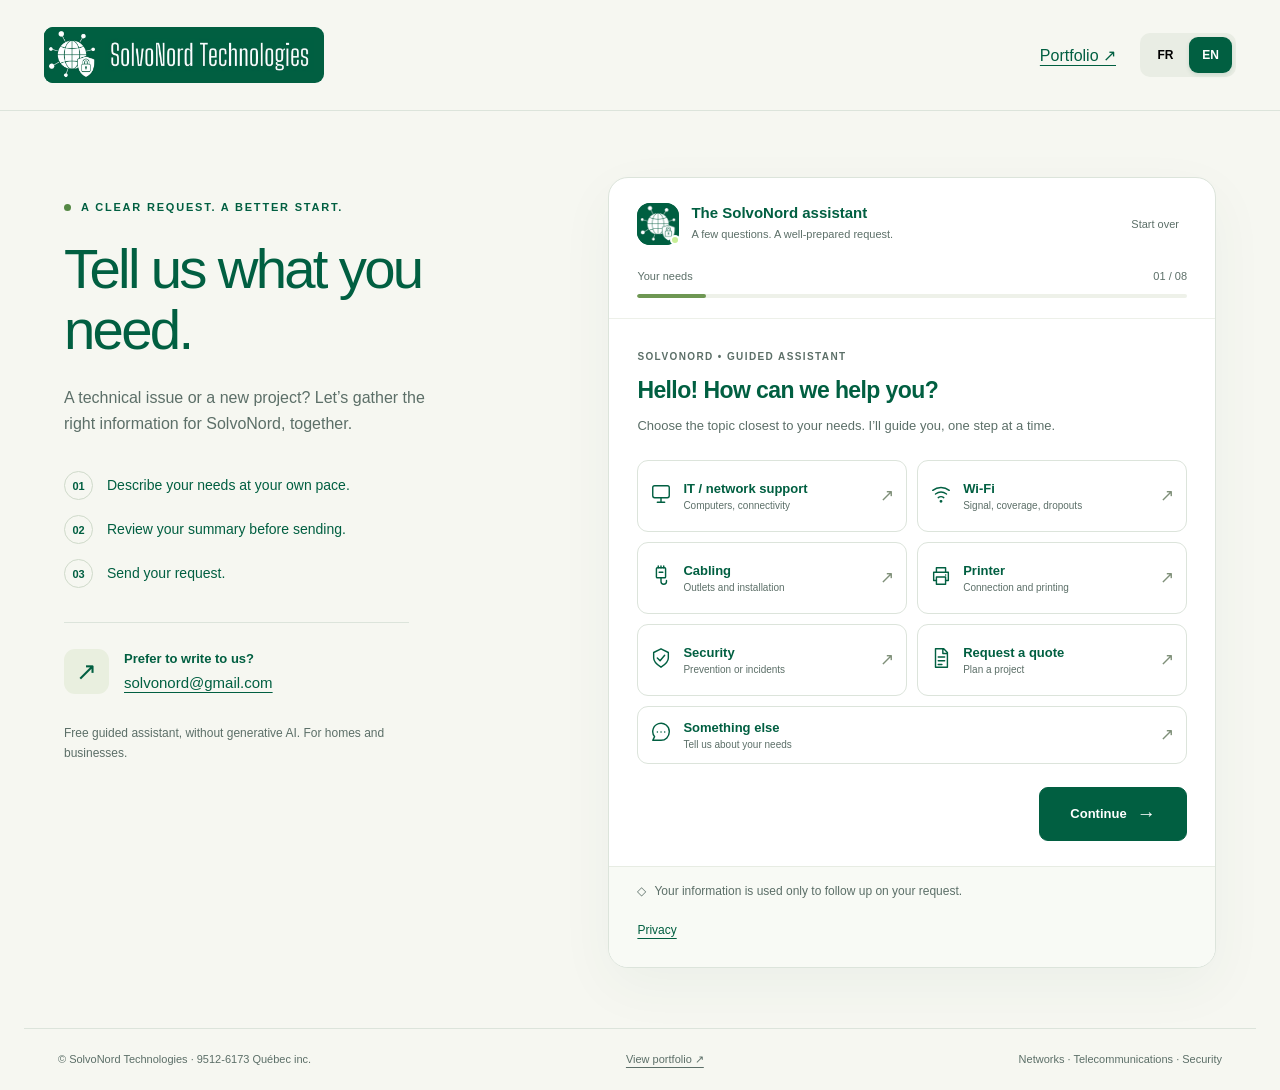
==== assistant/index.html @ af9b2eb6 "Align the website palette with SolvoNord brand green 015F41" ====
<!doctype html>
<html lang="fr">
<head>
  <meta charset="utf-8">
  <meta name="viewport" content="width=device-width,initial-scale=1">
  <meta name="referrer" content="no-referrer">
  <meta name="robots" content="noindex,nofollow">
  <meta name="description" content="Préparez votre demande de service TI avec l’assistant guidé bilingue de SolvoNord Technologies.">
  <meta http-equiv="Content-Security-Policy" content="default-src 'self'; script-src 'self'; style-src 'self'; img-src 'self' blob: data:; connect-src https://formspree.io https://formsubmit.co; object-src 'none'; base-uri 'self'; form-action 'self' https://formspree.io https://formsubmit.co">
  <title>Votre demande, simplement. — SolvoNord Technologies</title>
  <link rel="icon" href="./mark.svg?v=20261013-approved" type="image/svg+xml">
  <link rel="stylesheet" href="./styles.css?v=20261013-green">
  <script src="./config.js?v=20261011-7" defer></script>
  <script src="./content.js?v=20261012-2" defer></script>
  <script src="./app.js?v=20261012-4" defer></script>
</head>
<body>
  <a class="skip" href="#question">Aller à l’assistant / Skip to assistant</a>
  <header class="topbar">
    <a class="brand" href="./" aria-label="SolvoNord Technologies"><img class="brand-artwork" src="./solvonord-logo-horizontal.svg?v=20261013-green" alt="" width="600" height="120"></a>
    <div class="top-actions"><a href="../#accueil">Portfolio ↗</a><nav aria-label="Langue / Language"><button type="button" class="lang" data-lang="fr" lang="fr" aria-label="Français">FR</button><button type="button" class="lang" data-lang="en" lang="en" aria-label="English">EN</button></nav></div>
  </header>
  <main class="layout">
    <aside class="intro">
      <span class="eyebrow" data-t="eyebrow"></span>
      <h1 data-t="headline"></h1>
      <p class="lead" data-t="lead"></p>
      <div class="process"><div><span>01</span><p data-t="p1"></p></div><div><span>02</span><p data-t="p2"></p></div><div><span>03</span><p data-t="p3"></p></div></div>
      <div class="contact-card"><span class="mail-symbol" aria-hidden="true">↗</span><div><strong data-t="preferEmail"></strong><a href="mailto:solvonord@gmail.com">solvonord@gmail.com</a></div></div>
      <p class="intro-foot" data-t="guided"></p>
    </aside>
    <section class="assistant" aria-labelledby="assistant-title">
      <div class="assistant-head"><div class="avatar" aria-hidden="true"><img src="./mark.svg?v=20261013-approved" alt="" width="42" height="42"><span></span></div><div><h2 id="assistant-title" data-t="assistantTitle"></h2><p data-t="assistantSub"></p></div><button type="button" id="reset" class="text-button" data-t="reset"></button></div>
      <div class="progress-area"><div class="progress-text"><span id="step-label"></span><span id="step-count"></span></div><progress id="progress" max="8" value="1"></progress></div>
      <div class="conversation">
        <div id="history"></div>
        <div class="bot-message"><span class="bot-label" data-t="botLabel"></span><h3 id="question" tabindex="-1"></h3><p id="hint"></p></div>
        <p id="status" role="status" class="status" hidden></p>
        <div id="submission-success" class="submission-success" role="region" aria-labelledby="question" hidden></div>
        <form id="intake" novalidate>
          <div class="honey" aria-hidden="true"><label for="website">Website</label><input id="website" name="_gotcha" type="text" autocomplete="off" tabindex="-1"></div>
          <div id="fields"></div>
          <p id="error" role="alert" class="error" hidden></p>
          <div id="navigation" class="navigation"><button id="back" type="button" class="secondary" data-t="back"></button><button id="next" type="submit" class="primary" data-t="next"></button></div>
        </form>
      </div>
      <div class="assistant-foot"><p class="assistant-foot-note"><span aria-hidden="true">◇</span><span data-t="safety"></span></p><div class="assistant-foot-links"><button type="button" id="privacy-button" data-t="privacy"></button></div></div>
    </section>
  </main>
  <footer class="page-footer"><span>© SolvoNord Technologies · 9512-6173 Québec inc.</span><a href="../#accueil" data-t="portfolio"></a><span data-t="footer"></span></footer>
  <dialog id="privacy-dialog" aria-labelledby="privacy-title"><div class="dialog-inner"><h2 id="privacy-title" data-t="privacyTitle"></h2><p data-t="privacyBody"></p><p data-t="privacyPhotos"></p><p data-t="privacyService"></p><p><span data-t="privacyContactIntro"></span> <a href="mailto:solvonord@gmail.com" data-t="privacyContactLink"></a>.</p><form method="dialog"><button class="primary" data-t="close"></button></form></div></dialog>
  <dialog id="reset-dialog" aria-labelledby="reset-title"><div class="dialog-inner"><h2 id="reset-title" data-t="resetTitle"></h2><p data-t="resetBody"></p><div class="navigation"><button id="cancel-reset" class="secondary" data-t="cancel"></button><button id="confirm-reset" class="primary" data-t="erase"></button></div></div></dialog>
  <noscript>JavaScript est nécessaire pour l’assistant. / This assistant requires JavaScript. <a href="mailto:solvonord@gmail.com">Écrivez-nous / Email us</a>.</noscript>
</body>
</html>
---- assistant/styles.css ----
@charset "UTF-8";
:root{color-scheme:light;--brand:#015f41;--brand-hover:#014b33;--ink:var(--brand);--muted:#5c6f68;--accent:#c8ef96;--paper:#f6f7f1;--line:#dce4db;--danger:#a32222;font-family:Inter,"Segoe UI",Arial,sans-serif;color:var(--ink);background:var(--paper);font-synthesis:none}
*{box-sizing:border-box}body{margin:0}button,input,textarea,select{font:inherit}button,a,input,textarea,select{-webkit-tap-highlight-color:transparent}button{cursor:pointer}button:disabled{cursor:not-allowed;opacity:.62}a{color:inherit;text-underline-offset:4px}button:focus-visible,a:focus-visible,input:focus-visible,textarea:focus-visible,select:focus-visible,summary:focus-visible{outline:3px solid #427933;outline-offset:4px}button{touch-action:manipulation}button,input,select{min-height:44px}button{border-radius:9px}p{line-height:1.65}.skip{position:fixed;top:-100px;left:12px;background:white;padding:14px;z-index:99}.skip:focus{top:10px}.topbar{max-width:1320px;margin:auto;padding:27px 44px;display:flex;align-items:center;justify-content:space-between;border-bottom:1px solid var(--line)}.brand{display:flex;gap:10px;text-decoration:none;font-size:24px;font-weight:750;line-height:1}.brand-light{font-weight:450}.brand small{display:block;font-size:9px;letter-spacing:3.3px;margin-top:7px;font-weight:600}.top-actions{display:flex;align-items:center;gap:24px}.demo-label{font-size:11px;letter-spacing:1.2px;text-transform:uppercase;color:var(--muted)}nav{display:flex;gap:2px;padding:4px;background:#e9ede4;border-radius:10px}.lang{background:none;border:0;min-width:43px;min-height:36px;font-size:12px;font-weight:700}.lang[aria-pressed=true]{background:var(--ink);color:white;box-shadow:0 2px 4px #015f4122}.layout{max-width:1220px;display:grid;grid-template-columns:.86fr 1.14fr;gap:86px;margin:66px auto 60px;padding:0 34px;align-items:start}.intro{padding-top:24px;position:sticky;top:36px}.eyebrow{display:flex;align-items:center;gap:10px;font-size:11px;font-weight:750;letter-spacing:1.8px;text-transform:uppercase}.eyebrow:before{content:"";width:7px;height:7px;border-radius:50%;background:#548844}h1{font-size:clamp(38px,4.4vw,60px);line-height:1.08;font-weight:540;letter-spacing:-2.7px;margin:26px 0 24px;max-width:470px}.lead{font-size:16px;color:var(--muted);max-width:370px;margin:0 0 34px}.process{margin:24px 0 34px}.process>div{display:flex;align-items:center;gap:14px;margin:15px 0}.process span{font-size:11px;font-weight:650;border:1px solid #ced9c9;width:29px;height:29px;border-radius:50%;display:grid;place-items:center}.process p{margin:0;font-size:14px}.contact-card{display:flex;gap:15px;align-items:center;border-top:1px solid var(--line);padding-top:26px;max-width:345px}.contact-card strong{display:block;font-size:13px;font-weight:600;margin-bottom:8px}.contact-card a{font-size:15px}.mail-symbol{font-size:25px;background:#e9efdf;width:45px;height:45px;display:grid;place-items:center;border-radius:11px}.intro-foot{font-size:12px;color:var(--muted);max-width:350px;margin-top:30px}.assistant{background:#fff;border:1px solid var(--line);border-radius:20px;box-shadow:0 18px 56px #015f410c;min-width:0;overflow:hidden}.assistant-head{display:flex;gap:12px;padding:24px 28px;align-items:center}.avatar{background:var(--ink);color:var(--accent);width:42px;height:42px;flex-shrink:0;border-radius:13px;display:grid;place-items:center;font-size:22px;position:relative}.avatar>span{position:absolute;width:10px;height:10px;background:var(--accent);border-radius:50%;border:2px solid white;right:-1px;bottom:0}.assistant-head h2{font-size:15px;margin:0 0 4px;font-weight:650}.assistant-head p{font-size:11px;color:var(--muted);margin:0}.text-button{background:none;border:0;padding:8px;color:var(--muted);font-size:11px;margin-left:auto;white-space:nowrap}.text-button:hover{text-decoration:underline}.progress-area{padding:0 28px 20px;border-bottom:1px solid #edf0e9}.progress-text{display:flex;justify-content:space-between;gap:15px;font-size:11px;color:var(--muted);margin-bottom:12px}progress{display:block;width:100%;height:4px;border:0;background:#eef1e9;border-radius:10px;overflow:hidden}progress::-webkit-progress-bar{background:#eef1e9}progress::-webkit-progress-value{background:#6e9753;border-radius:10px}progress::-moz-progress-bar{background:#6e9753}.conversation{padding:27px 28px 25px}.bot-label{font-size:10px;font-weight:750;letter-spacing:1.4px;text-transform:uppercase;color:var(--muted)}.bot-message h3{font-size:23px;letter-spacing:-.6px;line-height:1.28;font-weight:600;margin:12px 0 10px}.bot-message h3:focus{outline:none}.bot-message p{font-size:13px;color:var(--muted);margin:0 0 23px;white-space:pre-line}.services{display:grid;grid-template-columns:1fr 1fr;gap:10px}.service{display:flex;align-items:center;text-align:left;gap:11px;padding:13px 12px;border:1px solid var(--line);background:#fff;min-height:72px;border-radius:11px;color:var(--ink);transition:background .15s,border-color .15s}.service:hover{background:#f5f9f0;border-color:#7d9c65}.service[aria-pressed=true]{border-color:#547a37;background:#eff7e6;box-shadow:inset 0 0 0 1px #547a37}.service:last-child{grid-column:1/-1;min-height:54px}.service svg{width:22px;height:22px;flex-shrink:0;stroke:currentColor;stroke-width:1.55;fill:none;stroke-linecap:round;stroke-linejoin:round}.service strong{display:block;font-size:13px;font-weight:620}.service small{font-size:10px;color:var(--muted);display:block;margin-top:4px}.service .arrow{margin-left:auto;font-size:17px;color:#7f9079}.navigation{display:flex;gap:12px;margin-top:23px;justify-content:space-between}.primary,.secondary{padding:13px 19px;font-size:13px;font-weight:650;border:1px solid var(--ink);display:inline-flex;align-items:center;justify-content:center;text-decoration:none;gap:10px;min-height:46px;line-height:1.4}.primary{background:var(--ink);color:white}.primary:hover{background:#014b33}.secondary{background:white;color:var(--ink);border-color:var(--line)}.secondary:hover{background:#f3f6ef}#next{margin-left:auto;min-width:148px}#next:after{content:"→";font-size:19px}#back:before{content:"←"}#back[hidden]{display:none}.assistant-foot{background:#f8faf5;border-top:1px solid #e7ece3;display:flex;align-items:center;gap:8px;flex-wrap:wrap;padding:15px 28px;font-size:10px;color:var(--muted);line-height:1.5}.page-footer{max-width:1232px;margin:0 auto;padding:24px 34px;border-top:1px solid var(--line);display:flex;gap:22px;flex-wrap:wrap;justify-content:space-between;font-size:11px;color:var(--muted)}.field{display:block;margin:0 0 20px}.field>span,.field>label{display:block;font-size:13px;font-weight:600;margin-bottom:8px}.field input,.field textarea,.field select{display:block;width:100%;border:1px solid #cbd6ca;border-radius:8px;padding:12px;background:#fff;color:var(--ink);font-size:14px;line-height:1.5}.field textarea{resize:vertical;min-height:116px}.field input::placeholder,.field textarea::placeholder{color:#727e77}.field small{display:block;color:var(--muted);font-size:11px;line-height:1.5;margin-top:6px}.field [aria-invalid=true]{border:2px solid var(--danger)}.two-col{display:grid;grid-template-columns:1fr 1fr;gap:14px}.note{background:#f1f5ea;padding:13px 15px;font-size:12px;line-height:1.6;border-radius:9px;margin:16px 0}.error{color:var(--danger);font-size:13px;line-height:1.6;background:#fff1ef;padding:12px;border-radius:7px}.status{background:#edf5e6;padding:14px;border-radius:9px;font-size:13px;white-space:pre-line}.history-details{margin-bottom:23px;border-bottom:1px solid var(--line);padding-bottom:14px}.history-details summary{cursor:pointer;font-size:12px;color:var(--muted);min-height:30px}.history-entry{font-size:12px;line-height:1.5;overflow-wrap:anywhere;background:#f5f8f0;padding:10px 12px;border-radius:9px;margin-top:8px}.history-entry strong{display:block;font-size:10px;letter-spacing:.5px;text-transform:uppercase;margin-bottom:3px}.check{display:flex;align-items:flex-start;gap:11px;font-size:12px;line-height:1.6;margin:18px 0}.check input{width:18px;height:18px;min-height:18px;flex-shrink:0;accent-color:var(--ink);margin:3px 0 0}.review-actions{display:grid;gap:10px}.review-actions button{width:100%}.review-actions .small-actions{display:grid;grid-template-columns:1fr 1fr;gap:10px}.review-text{min-height:290px!important;font-size:12px!important}.photos{display:flex;gap:12px;flex-wrap:wrap;margin-bottom:18px}.photo{position:relative;width:100px;margin:0}.photo img{width:100px;height:78px;object-fit:cover;border-radius:7px}.photo figcaption{overflow-wrap:anywhere;font-size:10px}.photo button{font-size:11px;width:100%;min-height:30px;background:white;border:1px solid var(--line);margin-top:5px}.honey{display:none!important}dialog{border:1px solid var(--line);border-radius:17px;max-width:540px;width:calc(100% - 32px);padding:0;color:var(--ink);box-shadow:0 24px 70px #0003}dialog::backdrop{background:#122e2870}.dialog-inner{padding:28px}.dialog-inner h2{font-size:24px;letter-spacing:-.5px}.dialog-inner p{font-size:14px}.dialog-inner form{margin-top:24px}.embedded .topbar,.embedded .intro,.embedded .page-footer{display:none}.embedded .layout{display:block;max-width:none;margin:0;padding:0}.embedded .assistant{border:0;border-radius:0;box-shadow:none}.embedded .assistant-head{padding-top:18px}.embedded .conversation{padding-top:22px}[hidden]{display:none!important}
@media(max-width:1000px){.layout{gap:40px;margin-top:44px;grid-template-columns:.82fr 1.18fr}.topbar{padding:24px 34px}h1{font-size:45px}.assistant-head,.conversation{padding-left:22px;padding-right:22px}.progress-area{padding-left:22px;padding-right:22px}}
@media(max-width:760px){.topbar{padding:20px}.demo-label{display:none}.layout{display:block;margin:30px auto;padding:0 18px;max-width:620px}.intro{position:static;padding:0}.eyebrow{font-size:10px}h1{font-size:39px;letter-spacing:-1.8px;max-width:420px;margin:18px 0 14px}.lead{font-size:14px;max-width:100%;margin-bottom:22px}.process,.intro-foot{display:none}.contact-card{border:0;padding:0;margin:0 0 26px;max-width:100%}.contact-card strong{font-size:11px}.contact-card a{font-size:13px}.mail-symbol{width:36px;height:36px;font-size:22px}.assistant{border-radius:15px}.assistant-head{padding:20px}.conversation{padding:23px 20px}.assistant-foot{padding:13px 20px}.page-footer{padding:22px 20px;gap:15px;font-size:10px}.bot-message h3{font-size:22px}.services{gap:8px}.service{padding:12px 10px;gap:9px}.service strong{font-size:12px}.service small{font-size:10px}.service .arrow{display:none}.top-actions{gap:8px}}
@media(max-width:370px){.two-col{grid-template-columns:1fr;gap:0}.service{gap:6px;padding:10px 7px}.service svg{width:18px}.assistant-head{gap:8px}.text-button{font-size:10px}.conversation{padding:20px 15px}.assistant-head h2{font-size:14px}}
.embedded .topbar{display:flex;padding:8px 20px;justify-content:flex-end;border-bottom:1px solid var(--line)}.embedded .topbar .brand,.embedded .topbar .demo-label{display:none}.embedded .lang{min-height:36px}
.assistant-foot{font-size:12px}
@media(prefers-reduced-motion:reduce){*,*::before,*::after{scroll-behavior:auto!important;transition:none!important}}

/* Submission receipt stays separate from the editable form. */
.submission-success{border:1px solid #b8d3aa;background:#f0f7eb;border-radius:14px;padding:24px;overflow-wrap:anywhere}.success-mark{display:grid;place-items:center;width:54px;height:54px;border-radius:50%;background:#015f41;color:#fff;font-size:30px;margin-bottom:18px}.success-message{font-size:16px;font-weight:600;line-height:1.6}.success-detail,.success-photos{font-size:13px;line-height:1.7}.request-reference{display:flex;flex-direction:column;gap:5px;background:#fff;border:1px solid #d1e0c8;border-radius:8px;padding:13px;font-size:12px}.request-reference strong{font-size:16px;letter-spacing:.4px}.submitted-summary{margin:22px 0;font-size:13px}.submitted-summary summary{cursor:pointer;min-height:36px}.submitted-summary pre{white-space:pre-wrap;overflow-wrap:anywhere;font:inherit;background:white;padding:14px;border-radius:8px}.status-uncertain{background:#fff4dc;color:#664b10}#status{scroll-margin-top:170px}.success-photos .secondary,#new-request{width:100%}.success-photos{margin:18px 0}.submission-success .note{background:#fff}button:disabled{cursor:default;opacity:.65}
.summary-utilities{font-size:12px;margin-top:8px}.summary-utilities>summary{cursor:pointer;padding:10px 0;color:var(--muted)}.summary-utilities .small-actions{margin-top:8px}

/* Keep contact links on one shared baseline with equal touch targets. */
.assistant-foot{display:block;font-size:12px}.assistant-foot-note{display:flex;align-items:flex-start;gap:8px;margin:0;line-height:1.6}.assistant-foot-note>span:first-child{flex-shrink:0}.assistant-foot-links{display:flex;align-items:center;flex-wrap:wrap;column-gap:22px;margin-top:6px}.assistant-foot-links>a,.assistant-foot-links>button{display:inline-flex;align-items:center;justify-content:flex-start;min-height:44px;margin:0;padding:0;border:0;border-radius:0;background:none;color:var(--ink);font:inherit;line-height:1.5;text-decoration:underline;text-decoration-thickness:1px;text-underline-offset:4px}


/* Owner-supplied globe and shield artwork. The source pixels stay intact. */
.brand{align-items:center;flex-shrink:0}.brand .brand-artwork{display:block;width:280px;height:auto;max-width:100%;border-radius:9px}.avatar img{display:block;width:42px;height:42px;border-radius:13px}.receipt-header .brand .brand-artwork{width:280px;height:auto}
@media(max-width:600px){.brand .brand-artwork,.receipt-header .brand .brand-artwork{width:200px}.topbar{flex-wrap:wrap;gap:16px}.topbar .top-actions{margin-left:auto}}
@media(max-width:360px){.brand .brand-artwork,.receipt-header .brand .brand-artwork{width:172px}}
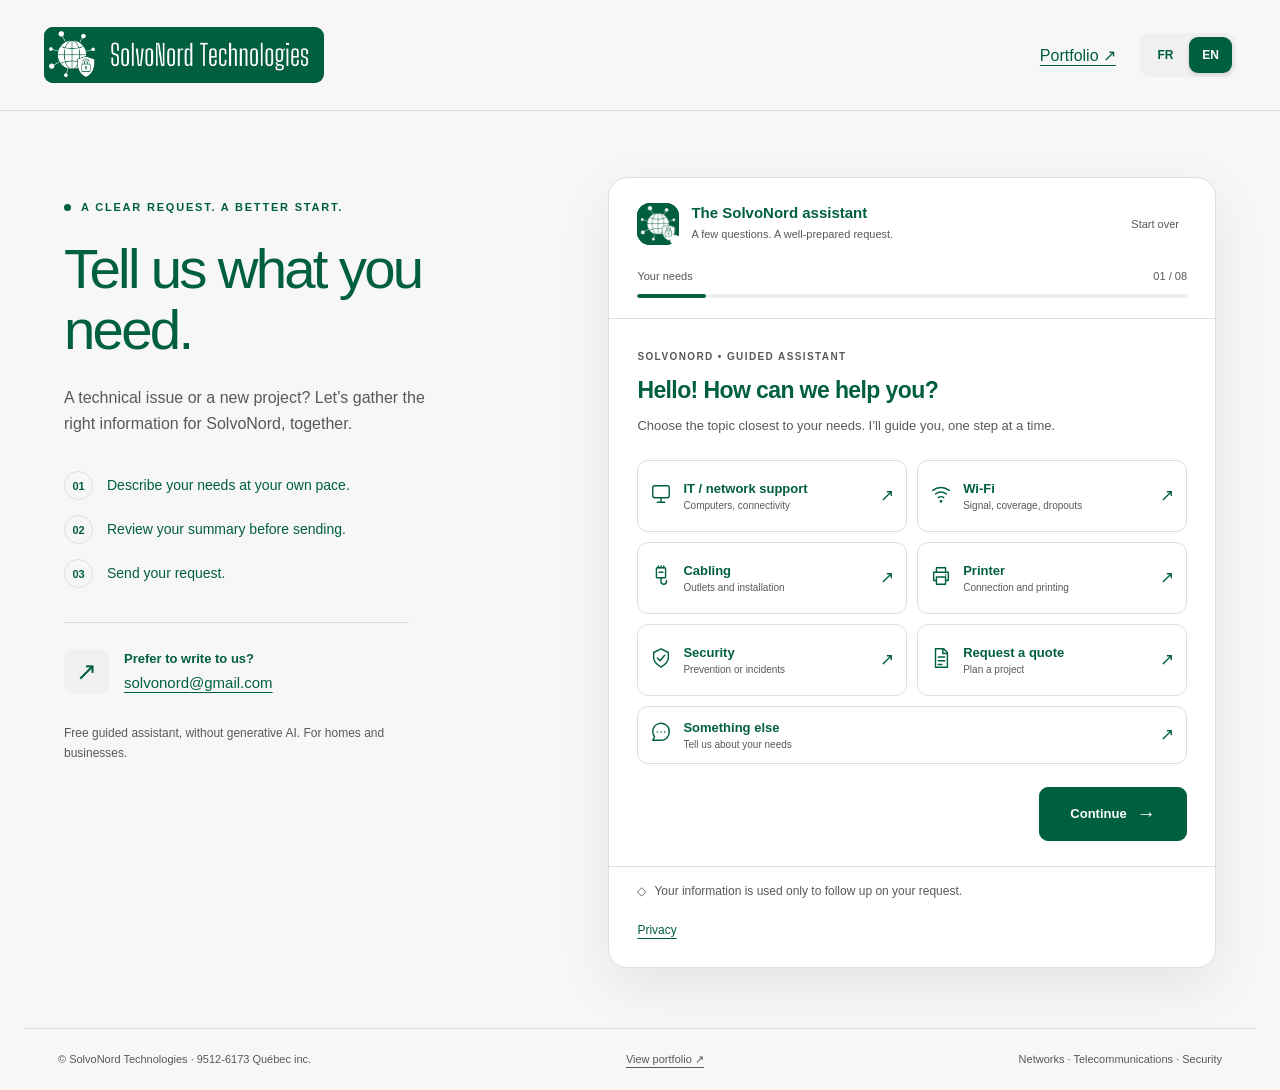
==== commit 47950ff2: "Unify all brand accents and hover states around the approved green" ====
--- a/assistant/index.html
+++ b/assistant/index.html
@@ -9,7 +9,8 @@
   <meta http-equiv="Content-Security-Policy" content="default-src 'self'; script-src 'self'; style-src 'self'; img-src 'self' blob: data:; connect-src https://formspree.io https://formsubmit.co; object-src 'none'; base-uri 'self'; form-action 'self' https://formspree.io https://formsubmit.co">
   <title>Votre demande, simplement. — SolvoNord Technologies</title>
   <link rel="icon" href="./mark.svg?v=20261013-approved" type="image/svg+xml">
-  <link rel="stylesheet" href="./styles.css?v=20261013-green">
+  <link rel="stylesheet" href="./brand.css?v=20261013-unified">
+  <link rel="stylesheet" href="./styles.css?v=20261013-unified">
   <script src="./config.js?v=20261011-7" defer></script>
   <script src="./content.js?v=20261012-2" defer></script>
   <script src="./app.js?v=20261012-4" defer></script>
--- a/assistant/brand.css
+++ b/assistant/brand.css
@@ -0,0 +1,15 @@
+/* SolvoNord's shared palette. All solid brand accents use this one green. */
+:root,:host {
+  --brand: #015f41;
+  --ink: var(--brand);
+  --accent: #fff;
+  --on-brand: #fff;
+  --paper: #f7f7f5;
+  --surface: #fff;
+  --surface-soft: #f0f0ee;
+  --muted: #595959;
+  --line: #dededb;
+  --field-border: #8b8b86;
+  --line-on-brand: rgb(255 255 255 / 28%);
+  --danger: #a32222;
+}
--- a/assistant/styles.css
+++ b/assistant/styles.css
@@ -1,6 +1,6 @@
 @charset "UTF-8";
-:root{color-scheme:light;--brand:#015f41;--brand-hover:#014b33;--ink:var(--brand);--muted:#5c6f68;--accent:#c8ef96;--paper:#f6f7f1;--line:#dce4db;--danger:#a32222;font-family:Inter,"Segoe UI",Arial,sans-serif;color:var(--ink);background:var(--paper);font-synthesis:none}
-*{box-sizing:border-box}body{margin:0}button,input,textarea,select{font:inherit}button,a,input,textarea,select{-webkit-tap-highlight-color:transparent}button{cursor:pointer}button:disabled{cursor:not-allowed;opacity:.62}a{color:inherit;text-underline-offset:4px}button:focus-visible,a:focus-visible,input:focus-visible,textarea:focus-visible,select:focus-visible,summary:focus-visible{outline:3px solid #427933;outline-offset:4px}button{touch-action:manipulation}button,input,select{min-height:44px}button{border-radius:9px}p{line-height:1.65}.skip{position:fixed;top:-100px;left:12px;background:white;padding:14px;z-index:99}.skip:focus{top:10px}.topbar{max-width:1320px;margin:auto;padding:27px 44px;display:flex;align-items:center;justify-content:space-between;border-bottom:1px solid var(--line)}.brand{display:flex;gap:10px;text-decoration:none;font-size:24px;font-weight:750;line-height:1}.brand-light{font-weight:450}.brand small{display:block;font-size:9px;letter-spacing:3.3px;margin-top:7px;font-weight:600}.top-actions{display:flex;align-items:center;gap:24px}.demo-label{font-size:11px;letter-spacing:1.2px;text-transform:uppercase;color:var(--muted)}nav{display:flex;gap:2px;padding:4px;background:#e9ede4;border-radius:10px}.lang{background:none;border:0;min-width:43px;min-height:36px;font-size:12px;font-weight:700}.lang[aria-pressed=true]{background:var(--ink);color:white;box-shadow:0 2px 4px #015f4122}.layout{max-width:1220px;display:grid;grid-template-columns:.86fr 1.14fr;gap:86px;margin:66px auto 60px;padding:0 34px;align-items:start}.intro{padding-top:24px;position:sticky;top:36px}.eyebrow{display:flex;align-items:center;gap:10px;font-size:11px;font-weight:750;letter-spacing:1.8px;text-transform:uppercase}.eyebrow:before{content:"";width:7px;height:7px;border-radius:50%;background:#548844}h1{font-size:clamp(38px,4.4vw,60px);line-height:1.08;font-weight:540;letter-spacing:-2.7px;margin:26px 0 24px;max-width:470px}.lead{font-size:16px;color:var(--muted);max-width:370px;margin:0 0 34px}.process{margin:24px 0 34px}.process>div{display:flex;align-items:center;gap:14px;margin:15px 0}.process span{font-size:11px;font-weight:650;border:1px solid #ced9c9;width:29px;height:29px;border-radius:50%;display:grid;place-items:center}.process p{margin:0;font-size:14px}.contact-card{display:flex;gap:15px;align-items:center;border-top:1px solid var(--line);padding-top:26px;max-width:345px}.contact-card strong{display:block;font-size:13px;font-weight:600;margin-bottom:8px}.contact-card a{font-size:15px}.mail-symbol{font-size:25px;background:#e9efdf;width:45px;height:45px;display:grid;place-items:center;border-radius:11px}.intro-foot{font-size:12px;color:var(--muted);max-width:350px;margin-top:30px}.assistant{background:#fff;border:1px solid var(--line);border-radius:20px;box-shadow:0 18px 56px #015f410c;min-width:0;overflow:hidden}.assistant-head{display:flex;gap:12px;padding:24px 28px;align-items:center}.avatar{background:var(--ink);color:var(--accent);width:42px;height:42px;flex-shrink:0;border-radius:13px;display:grid;place-items:center;font-size:22px;position:relative}.avatar>span{position:absolute;width:10px;height:10px;background:var(--accent);border-radius:50%;border:2px solid white;right:-1px;bottom:0}.assistant-head h2{font-size:15px;margin:0 0 4px;font-weight:650}.assistant-head p{font-size:11px;color:var(--muted);margin:0}.text-button{background:none;border:0;padding:8px;color:var(--muted);font-size:11px;margin-left:auto;white-space:nowrap}.text-button:hover{text-decoration:underline}.progress-area{padding:0 28px 20px;border-bottom:1px solid #edf0e9}.progress-text{display:flex;justify-content:space-between;gap:15px;font-size:11px;color:var(--muted);margin-bottom:12px}progress{display:block;width:100%;height:4px;border:0;background:#eef1e9;border-radius:10px;overflow:hidden}progress::-webkit-progress-bar{background:#eef1e9}progress::-webkit-progress-value{background:#6e9753;border-radius:10px}progress::-moz-progress-bar{background:#6e9753}.conversation{padding:27px 28px 25px}.bot-label{font-size:10px;font-weight:750;letter-spacing:1.4px;text-transform:uppercase;color:var(--muted)}.bot-message h3{font-size:23px;letter-spacing:-.6px;line-height:1.28;font-weight:600;margin:12px 0 10px}.bot-message h3:focus{outline:none}.bot-message p{font-size:13px;color:var(--muted);margin:0 0 23px;white-space:pre-line}.services{display:grid;grid-template-columns:1fr 1fr;gap:10px}.service{display:flex;align-items:center;text-align:left;gap:11px;padding:13px 12px;border:1px solid var(--line);background:#fff;min-height:72px;border-radius:11px;color:var(--ink);transition:background .15s,border-color .15s}.service:hover{background:#f5f9f0;border-color:#7d9c65}.service[aria-pressed=true]{border-color:#547a37;background:#eff7e6;box-shadow:inset 0 0 0 1px #547a37}.service:last-child{grid-column:1/-1;min-height:54px}.service svg{width:22px;height:22px;flex-shrink:0;stroke:currentColor;stroke-width:1.55;fill:none;stroke-linecap:round;stroke-linejoin:round}.service strong{display:block;font-size:13px;font-weight:620}.service small{font-size:10px;color:var(--muted);display:block;margin-top:4px}.service .arrow{margin-left:auto;font-size:17px;color:#7f9079}.navigation{display:flex;gap:12px;margin-top:23px;justify-content:space-between}.primary,.secondary{padding:13px 19px;font-size:13px;font-weight:650;border:1px solid var(--ink);display:inline-flex;align-items:center;justify-content:center;text-decoration:none;gap:10px;min-height:46px;line-height:1.4}.primary{background:var(--ink);color:white}.primary:hover{background:#014b33}.secondary{background:white;color:var(--ink);border-color:var(--line)}.secondary:hover{background:#f3f6ef}#next{margin-left:auto;min-width:148px}#next:after{content:"→";font-size:19px}#back:before{content:"←"}#back[hidden]{display:none}.assistant-foot{background:#f8faf5;border-top:1px solid #e7ece3;display:flex;align-items:center;gap:8px;flex-wrap:wrap;padding:15px 28px;font-size:10px;color:var(--muted);line-height:1.5}.page-footer{max-width:1232px;margin:0 auto;padding:24px 34px;border-top:1px solid var(--line);display:flex;gap:22px;flex-wrap:wrap;justify-content:space-between;font-size:11px;color:var(--muted)}.field{display:block;margin:0 0 20px}.field>span,.field>label{display:block;font-size:13px;font-weight:600;margin-bottom:8px}.field input,.field textarea,.field select{display:block;width:100%;border:1px solid #cbd6ca;border-radius:8px;padding:12px;background:#fff;color:var(--ink);font-size:14px;line-height:1.5}.field textarea{resize:vertical;min-height:116px}.field input::placeholder,.field textarea::placeholder{color:#727e77}.field small{display:block;color:var(--muted);font-size:11px;line-height:1.5;margin-top:6px}.field [aria-invalid=true]{border:2px solid var(--danger)}.two-col{display:grid;grid-template-columns:1fr 1fr;gap:14px}.note{background:#f1f5ea;padding:13px 15px;font-size:12px;line-height:1.6;border-radius:9px;margin:16px 0}.error{color:var(--danger);font-size:13px;line-height:1.6;background:#fff1ef;padding:12px;border-radius:7px}.status{background:#edf5e6;padding:14px;border-radius:9px;font-size:13px;white-space:pre-line}.history-details{margin-bottom:23px;border-bottom:1px solid var(--line);padding-bottom:14px}.history-details summary{cursor:pointer;font-size:12px;color:var(--muted);min-height:30px}.history-entry{font-size:12px;line-height:1.5;overflow-wrap:anywhere;background:#f5f8f0;padding:10px 12px;border-radius:9px;margin-top:8px}.history-entry strong{display:block;font-size:10px;letter-spacing:.5px;text-transform:uppercase;margin-bottom:3px}.check{display:flex;align-items:flex-start;gap:11px;font-size:12px;line-height:1.6;margin:18px 0}.check input{width:18px;height:18px;min-height:18px;flex-shrink:0;accent-color:var(--ink);margin:3px 0 0}.review-actions{display:grid;gap:10px}.review-actions button{width:100%}.review-actions .small-actions{display:grid;grid-template-columns:1fr 1fr;gap:10px}.review-text{min-height:290px!important;font-size:12px!important}.photos{display:flex;gap:12px;flex-wrap:wrap;margin-bottom:18px}.photo{position:relative;width:100px;margin:0}.photo img{width:100px;height:78px;object-fit:cover;border-radius:7px}.photo figcaption{overflow-wrap:anywhere;font-size:10px}.photo button{font-size:11px;width:100%;min-height:30px;background:white;border:1px solid var(--line);margin-top:5px}.honey{display:none!important}dialog{border:1px solid var(--line);border-radius:17px;max-width:540px;width:calc(100% - 32px);padding:0;color:var(--ink);box-shadow:0 24px 70px #0003}dialog::backdrop{background:#122e2870}.dialog-inner{padding:28px}.dialog-inner h2{font-size:24px;letter-spacing:-.5px}.dialog-inner p{font-size:14px}.dialog-inner form{margin-top:24px}.embedded .topbar,.embedded .intro,.embedded .page-footer{display:none}.embedded .layout{display:block;max-width:none;margin:0;padding:0}.embedded .assistant{border:0;border-radius:0;box-shadow:none}.embedded .assistant-head{padding-top:18px}.embedded .conversation{padding-top:22px}[hidden]{display:none!important}
+:root{color-scheme:light;font-family:Inter,"Segoe UI",Arial,sans-serif;color:var(--ink);background:var(--paper);font-synthesis:none}
+*{box-sizing:border-box}body{margin:0}button,input,textarea,select{font:inherit}button,a,input,textarea,select{-webkit-tap-highlight-color:transparent}button{cursor:pointer}button:disabled{cursor:not-allowed;opacity:.62}a{color:inherit;text-underline-offset:4px}button:focus-visible,a:focus-visible,input:focus-visible,textarea:focus-visible,select:focus-visible,summary:focus-visible{outline:3px solid var(--brand);outline-offset:4px}button{touch-action:manipulation}button,input,select{min-height:44px}button{border-radius:9px}p{line-height:1.65}.skip{position:fixed;top:-100px;left:12px;background:white;padding:14px;z-index:99}.skip:focus{top:10px}.topbar{max-width:1320px;margin:auto;padding:27px 44px;display:flex;align-items:center;justify-content:space-between;border-bottom:1px solid var(--line)}.brand{display:flex;gap:10px;text-decoration:none;font-size:24px;font-weight:750;line-height:1}.brand-light{font-weight:450}.brand small{display:block;font-size:9px;letter-spacing:3.3px;margin-top:7px;font-weight:600}.top-actions{display:flex;align-items:center;gap:24px}.demo-label{font-size:11px;letter-spacing:1.2px;text-transform:uppercase;color:var(--muted)}nav{display:flex;gap:2px;padding:4px;background:var(--surface-soft);border-radius:10px}.lang{background:none;border:0;min-width:43px;min-height:36px;font-size:12px;font-weight:700}.lang[aria-pressed=true]{background:var(--ink);color:white;box-shadow:0 2px 4px #00000022}.layout{max-width:1220px;display:grid;grid-template-columns:.86fr 1.14fr;gap:86px;margin:66px auto 60px;padding:0 34px;align-items:start}.intro{padding-top:24px;position:sticky;top:36px}.eyebrow{display:flex;align-items:center;gap:10px;font-size:11px;font-weight:750;letter-spacing:1.8px;text-transform:uppercase}.eyebrow:before{content:"";width:7px;height:7px;border-radius:50%;background:var(--brand)}h1{font-size:clamp(38px,4.4vw,60px);line-height:1.08;font-weight:540;letter-spacing:-2.7px;margin:26px 0 24px;max-width:470px}.lead{font-size:16px;color:var(--muted);max-width:370px;margin:0 0 34px}.process{margin:24px 0 34px}.process>div{display:flex;align-items:center;gap:14px;margin:15px 0}.process span{font-size:11px;font-weight:650;border:1px solid var(--line);width:29px;height:29px;border-radius:50%;display:grid;place-items:center}.process p{margin:0;font-size:14px}.contact-card{display:flex;gap:15px;align-items:center;border-top:1px solid var(--line);padding-top:26px;max-width:345px}.contact-card strong{display:block;font-size:13px;font-weight:600;margin-bottom:8px}.contact-card a{font-size:15px}.mail-symbol{font-size:25px;background:var(--surface-soft);width:45px;height:45px;display:grid;place-items:center;border-radius:11px}.intro-foot{font-size:12px;color:var(--muted);max-width:350px;margin-top:30px}.assistant{background:#fff;border:1px solid var(--line);border-radius:20px;box-shadow:0 18px 56px #00000014;min-width:0;overflow:hidden}.assistant-head{display:flex;gap:12px;padding:24px 28px;align-items:center}.avatar{background:var(--ink);color:var(--accent);width:42px;height:42px;flex-shrink:0;border-radius:13px;display:grid;place-items:center;font-size:22px;position:relative}.avatar>span{position:absolute;width:10px;height:10px;background:var(--accent);border-radius:50%;border:2px solid white;right:-1px;bottom:0}.assistant-head h2{font-size:15px;margin:0 0 4px;font-weight:650}.assistant-head p{font-size:11px;color:var(--muted);margin:0}.text-button{background:none;border:0;padding:8px;color:var(--muted);font-size:11px;margin-left:auto;white-space:nowrap}.text-button:hover{text-decoration:underline}.progress-area{padding:0 28px 20px;border-bottom:1px solid var(--line)}.progress-text{display:flex;justify-content:space-between;gap:15px;font-size:11px;color:var(--muted);margin-bottom:12px}progress{display:block;width:100%;height:4px;border:0;background:var(--surface-soft);border-radius:10px;overflow:hidden}progress::-webkit-progress-bar{background:var(--surface-soft)}progress::-webkit-progress-value{background:var(--brand);border-radius:10px}progress::-moz-progress-bar{background:var(--brand)}.conversation{padding:27px 28px 25px}.bot-label{font-size:10px;font-weight:750;letter-spacing:1.4px;text-transform:uppercase;color:var(--muted)}.bot-message h3{font-size:23px;letter-spacing:-.6px;line-height:1.28;font-weight:600;margin:12px 0 10px}.bot-message h3:focus{outline:none}.bot-message p{font-size:13px;color:var(--muted);margin:0 0 23px;white-space:pre-line}.services{display:grid;grid-template-columns:1fr 1fr;gap:10px}.service{display:flex;align-items:center;text-align:left;gap:11px;padding:13px 12px;border:1px solid var(--line);background:#fff;min-height:72px;border-radius:11px;color:var(--ink);transition:background .15s,border-color .15s}.service:hover{background:var(--surface);border-color:var(--brand)}.service[aria-pressed=true]{border-color:var(--brand);background:var(--surface-soft);box-shadow:inset 0 0 0 1px var(--brand)}.service:last-child{grid-column:1/-1;min-height:54px}.service svg{width:22px;height:22px;flex-shrink:0;stroke:currentColor;stroke-width:1.55;fill:none;stroke-linecap:round;stroke-linejoin:round}.service strong{display:block;font-size:13px;font-weight:620}.service small{font-size:10px;color:var(--muted);display:block;margin-top:4px}.service .arrow{margin-left:auto;font-size:17px;color:var(--brand)}.navigation{display:flex;gap:12px;margin-top:23px;justify-content:space-between}.primary,.secondary{padding:13px 19px;font-size:13px;font-weight:650;border:1px solid var(--ink);display:inline-flex;align-items:center;justify-content:center;text-decoration:none;gap:10px;min-height:46px;line-height:1.4}.primary{background:var(--ink);color:white}.primary:hover{background:var(--brand)}.secondary{background:white;color:var(--ink);border-color:var(--line)}.secondary:hover{background:var(--surface)}#next{margin-left:auto;min-width:148px}#next:after{content:"→";font-size:19px}#back:before{content:"←"}#back[hidden]{display:none}.assistant-foot{background:var(--surface);border-top:1px solid var(--line);display:flex;align-items:center;gap:8px;flex-wrap:wrap;padding:15px 28px;font-size:10px;color:var(--muted);line-height:1.5}.page-footer{max-width:1232px;margin:0 auto;padding:24px 34px;border-top:1px solid var(--line);display:flex;gap:22px;flex-wrap:wrap;justify-content:space-between;font-size:11px;color:var(--muted)}.field{display:block;margin:0 0 20px}.field>span,.field>label{display:block;font-size:13px;font-weight:600;margin-bottom:8px}.field input,.field textarea,.field select{display:block;width:100%;border:1px solid var(--field-border);border-radius:8px;padding:12px;background:#fff;color:var(--ink);font-size:14px;line-height:1.5}.field textarea{resize:vertical;min-height:116px}.field input::placeholder,.field textarea::placeholder{color:var(--muted)}.field small{display:block;color:var(--muted);font-size:11px;line-height:1.5;margin-top:6px}.field [aria-invalid=true]{border:2px solid var(--danger)}.two-col{display:grid;grid-template-columns:1fr 1fr;gap:14px}.note{background:var(--surface-soft);padding:13px 15px;font-size:12px;line-height:1.6;border-radius:9px;margin:16px 0}.error{color:var(--danger);font-size:13px;line-height:1.6;background:#fff1ef;padding:12px;border-radius:7px}.status{background:var(--surface-soft);padding:14px;border-radius:9px;font-size:13px;white-space:pre-line}.history-details{margin-bottom:23px;border-bottom:1px solid var(--line);padding-bottom:14px}.history-details summary{cursor:pointer;font-size:12px;color:var(--muted);min-height:30px}.history-entry{font-size:12px;line-height:1.5;overflow-wrap:anywhere;background:var(--surface);padding:10px 12px;border-radius:9px;margin-top:8px}.history-entry strong{display:block;font-size:10px;letter-spacing:.5px;text-transform:uppercase;margin-bottom:3px}.check{display:flex;align-items:flex-start;gap:11px;font-size:12px;line-height:1.6;margin:18px 0}.check input{width:18px;height:18px;min-height:18px;flex-shrink:0;accent-color:var(--ink);margin:3px 0 0}.review-actions{display:grid;gap:10px}.review-actions button{width:100%}.review-actions .small-actions{display:grid;grid-template-columns:1fr 1fr;gap:10px}.review-text{min-height:290px!important;font-size:12px!important}.photos{display:flex;gap:12px;flex-wrap:wrap;margin-bottom:18px}.photo{position:relative;width:100px;margin:0}.photo img{width:100px;height:78px;object-fit:cover;border-radius:7px}.photo figcaption{overflow-wrap:anywhere;font-size:10px}.photo button{font-size:11px;width:100%;min-height:30px;background:white;border:1px solid var(--line);margin-top:5px}.honey{display:none!important}dialog{border:1px solid var(--line);border-radius:17px;max-width:540px;width:calc(100% - 32px);padding:0;color:var(--ink);box-shadow:0 24px 70px #0003}dialog::backdrop{background:#00000070}.dialog-inner{padding:28px}.dialog-inner h2{font-size:24px;letter-spacing:-.5px}.dialog-inner p{font-size:14px}.dialog-inner form{margin-top:24px}.embedded .topbar,.embedded .intro,.embedded .page-footer{display:none}.embedded .layout{display:block;max-width:none;margin:0;padding:0}.embedded .assistant{border:0;border-radius:0;box-shadow:none}.embedded .assistant-head{padding-top:18px}.embedded .conversation{padding-top:22px}[hidden]{display:none!important}
 @media(max-width:1000px){.layout{gap:40px;margin-top:44px;grid-template-columns:.82fr 1.18fr}.topbar{padding:24px 34px}h1{font-size:45px}.assistant-head,.conversation{padding-left:22px;padding-right:22px}.progress-area{padding-left:22px;padding-right:22px}}
 @media(max-width:760px){.topbar{padding:20px}.demo-label{display:none}.layout{display:block;margin:30px auto;padding:0 18px;max-width:620px}.intro{position:static;padding:0}.eyebrow{font-size:10px}h1{font-size:39px;letter-spacing:-1.8px;max-width:420px;margin:18px 0 14px}.lead{font-size:14px;max-width:100%;margin-bottom:22px}.process,.intro-foot{display:none}.contact-card{border:0;padding:0;margin:0 0 26px;max-width:100%}.contact-card strong{font-size:11px}.contact-card a{font-size:13px}.mail-symbol{width:36px;height:36px;font-size:22px}.assistant{border-radius:15px}.assistant-head{padding:20px}.conversation{padding:23px 20px}.assistant-foot{padding:13px 20px}.page-footer{padding:22px 20px;gap:15px;font-size:10px}.bot-message h3{font-size:22px}.services{gap:8px}.service{padding:12px 10px;gap:9px}.service strong{font-size:12px}.service small{font-size:10px}.service .arrow{display:none}.top-actions{gap:8px}}
 @media(max-width:370px){.two-col{grid-template-columns:1fr;gap:0}.service{gap:6px;padding:10px 7px}.service svg{width:18px}.assistant-head{gap:8px}.text-button{font-size:10px}.conversation{padding:20px 15px}.assistant-head h2{font-size:14px}}
@@ -9,7 +9,7 @@
 @media(prefers-reduced-motion:reduce){*,*::before,*::after{scroll-behavior:auto!important;transition:none!important}}
 
 /* Submission receipt stays separate from the editable form. */
-.submission-success{border:1px solid #b8d3aa;background:#f0f7eb;border-radius:14px;padding:24px;overflow-wrap:anywhere}.success-mark{display:grid;place-items:center;width:54px;height:54px;border-radius:50%;background:#015f41;color:#fff;font-size:30px;margin-bottom:18px}.success-message{font-size:16px;font-weight:600;line-height:1.6}.success-detail,.success-photos{font-size:13px;line-height:1.7}.request-reference{display:flex;flex-direction:column;gap:5px;background:#fff;border:1px solid #d1e0c8;border-radius:8px;padding:13px;font-size:12px}.request-reference strong{font-size:16px;letter-spacing:.4px}.submitted-summary{margin:22px 0;font-size:13px}.submitted-summary summary{cursor:pointer;min-height:36px}.submitted-summary pre{white-space:pre-wrap;overflow-wrap:anywhere;font:inherit;background:white;padding:14px;border-radius:8px}.status-uncertain{background:#fff4dc;color:#664b10}#status{scroll-margin-top:170px}.success-photos .secondary,#new-request{width:100%}.success-photos{margin:18px 0}.submission-success .note{background:#fff}button:disabled{cursor:default;opacity:.65}
+.submission-success{border:1px solid var(--line);background:var(--surface-soft);border-radius:14px;padding:24px;overflow-wrap:anywhere}.success-mark{display:grid;place-items:center;width:54px;height:54px;border-radius:50%;background:var(--brand);color:#fff;font-size:30px;margin-bottom:18px}.success-message{font-size:16px;font-weight:600;line-height:1.6}.success-detail,.success-photos{font-size:13px;line-height:1.7}.request-reference{display:flex;flex-direction:column;gap:5px;background:#fff;border:1px solid var(--line);border-radius:8px;padding:13px;font-size:12px}.request-reference strong{font-size:16px;letter-spacing:.4px}.submitted-summary{margin:22px 0;font-size:13px}.submitted-summary summary{cursor:pointer;min-height:36px}.submitted-summary pre{white-space:pre-wrap;overflow-wrap:anywhere;font:inherit;background:white;padding:14px;border-radius:8px}.status-uncertain{background:#fff4dc;color:#664b10}#status{scroll-margin-top:170px}.success-photos .secondary,#new-request{width:100%}.success-photos{margin:18px 0}.submission-success .note{background:#fff}button:disabled{cursor:default;opacity:.65}
 .summary-utilities{font-size:12px;margin-top:8px}.summary-utilities>summary{cursor:pointer;padding:10px 0;color:var(--muted)}.summary-utilities .small-actions{margin-top:8px}
 
 /* Keep contact links on one shared baseline with equal touch targets. */
@@ -20,3 +20,8 @@
 .brand{align-items:center;flex-shrink:0}.brand .brand-artwork{display:block;width:280px;height:auto;max-width:100%;border-radius:9px}.avatar img{display:block;width:42px;height:42px;border-radius:13px}.receipt-header .brand .brand-artwork{width:280px;height:auto}
 @media(max-width:600px){.brand .brand-artwork,.receipt-header .brand .brand-artwork{width:200px}.topbar{flex-wrap:wrap;gap:16px}.topbar .top-actions{margin-left:auto}}
 @media(max-width:360px){.brand .brand-artwork,.receipt-header .brand .brand-artwork{width:172px}}
+
+/* Preserve one green in normal, selected, focused and hover states. */
+.lang{color:var(--brand)}.lang[aria-pressed=true]{color:var(--on-brand)}
+.primary:disabled,.analytics-actions button:disabled{opacity:1;background:var(--surface-soft);color:var(--muted);border-color:var(--line);box-shadow:none}
+@media(hover:hover){.primary:not(:disabled):hover,.analytics-actions button:not(:disabled):hover{background:var(--brand);box-shadow:0 0 0 2px var(--surface),0 0 0 4px var(--brand)}}
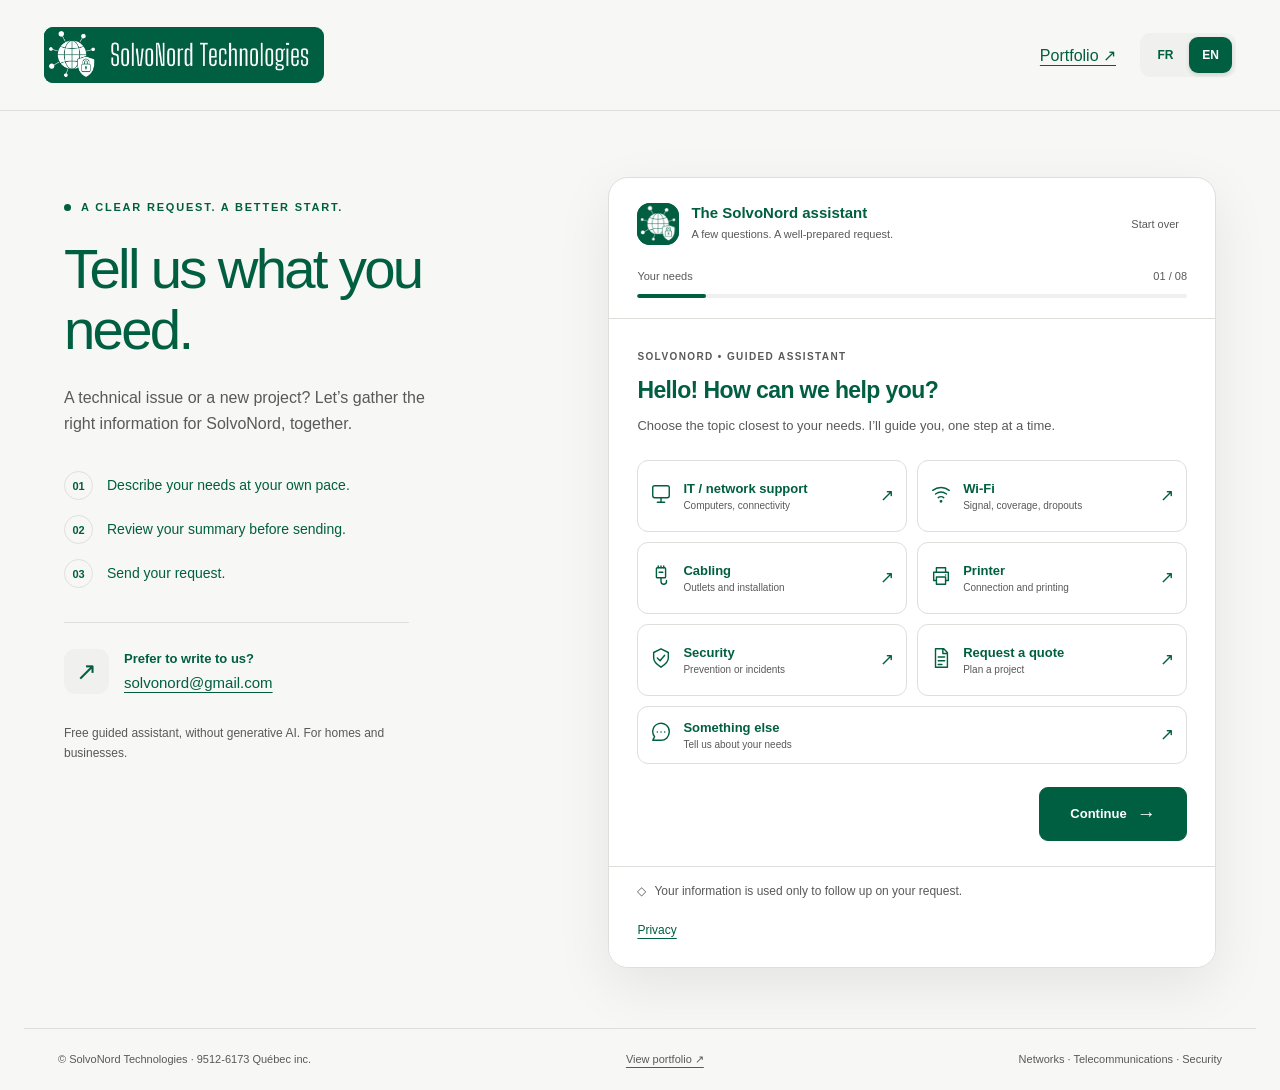
==== commit 9824630d: "Remove decorative status dot overlapping the assistant logo" ====
--- a/assistant/index.html
+++ b/assistant/index.html
@@ -10,7 +10,7 @@
   <title>Votre demande, simplement. — SolvoNord Technologies</title>
   <link rel="icon" href="./mark.svg?v=20261013-approved" type="image/svg+xml">
   <link rel="stylesheet" href="./brand.css?v=20261013-unified">
-  <link rel="stylesheet" href="./styles.css?v=20261013-unified">
+  <link rel="stylesheet" href="./styles.css?v=20261013-clean-logo">
   <script src="./config.js?v=20261011-7" defer></script>
   <script src="./content.js?v=20261012-2" defer></script>
   <script src="./app.js?v=20261012-4" defer></script>
@@ -31,7 +31,7 @@
       <p class="intro-foot" data-t="guided"></p>
     </aside>
     <section class="assistant" aria-labelledby="assistant-title">
-      <div class="assistant-head"><div class="avatar" aria-hidden="true"><img src="./mark.svg?v=20261013-approved" alt="" width="42" height="42"><span></span></div><div><h2 id="assistant-title" data-t="assistantTitle"></h2><p data-t="assistantSub"></p></div><button type="button" id="reset" class="text-button" data-t="reset"></button></div>
+      <div class="assistant-head"><div class="avatar" aria-hidden="true"><img src="./mark.svg?v=20261013-approved" alt="" width="42" height="42"></div><div><h2 id="assistant-title" data-t="assistantTitle"></h2><p data-t="assistantSub"></p></div><button type="button" id="reset" class="text-button" data-t="reset"></button></div>
       <div class="progress-area"><div class="progress-text"><span id="step-label"></span><span id="step-count"></span></div><progress id="progress" max="8" value="1"></progress></div>
       <div class="conversation">
         <div id="history"></div>
--- a/assistant/styles.css
+++ b/assistant/styles.css
@@ -1,6 +1,6 @@
 @charset "UTF-8";
 :root{color-scheme:light;font-family:Inter,"Segoe UI",Arial,sans-serif;color:var(--ink);background:var(--paper);font-synthesis:none}
-*{box-sizing:border-box}body{margin:0}button,input,textarea,select{font:inherit}button,a,input,textarea,select{-webkit-tap-highlight-color:transparent}button{cursor:pointer}button:disabled{cursor:not-allowed;opacity:.62}a{color:inherit;text-underline-offset:4px}button:focus-visible,a:focus-visible,input:focus-visible,textarea:focus-visible,select:focus-visible,summary:focus-visible{outline:3px solid var(--brand);outline-offset:4px}button{touch-action:manipulation}button,input,select{min-height:44px}button{border-radius:9px}p{line-height:1.65}.skip{position:fixed;top:-100px;left:12px;background:white;padding:14px;z-index:99}.skip:focus{top:10px}.topbar{max-width:1320px;margin:auto;padding:27px 44px;display:flex;align-items:center;justify-content:space-between;border-bottom:1px solid var(--line)}.brand{display:flex;gap:10px;text-decoration:none;font-size:24px;font-weight:750;line-height:1}.brand-light{font-weight:450}.brand small{display:block;font-size:9px;letter-spacing:3.3px;margin-top:7px;font-weight:600}.top-actions{display:flex;align-items:center;gap:24px}.demo-label{font-size:11px;letter-spacing:1.2px;text-transform:uppercase;color:var(--muted)}nav{display:flex;gap:2px;padding:4px;background:var(--surface-soft);border-radius:10px}.lang{background:none;border:0;min-width:43px;min-height:36px;font-size:12px;font-weight:700}.lang[aria-pressed=true]{background:var(--ink);color:white;box-shadow:0 2px 4px #00000022}.layout{max-width:1220px;display:grid;grid-template-columns:.86fr 1.14fr;gap:86px;margin:66px auto 60px;padding:0 34px;align-items:start}.intro{padding-top:24px;position:sticky;top:36px}.eyebrow{display:flex;align-items:center;gap:10px;font-size:11px;font-weight:750;letter-spacing:1.8px;text-transform:uppercase}.eyebrow:before{content:"";width:7px;height:7px;border-radius:50%;background:var(--brand)}h1{font-size:clamp(38px,4.4vw,60px);line-height:1.08;font-weight:540;letter-spacing:-2.7px;margin:26px 0 24px;max-width:470px}.lead{font-size:16px;color:var(--muted);max-width:370px;margin:0 0 34px}.process{margin:24px 0 34px}.process>div{display:flex;align-items:center;gap:14px;margin:15px 0}.process span{font-size:11px;font-weight:650;border:1px solid var(--line);width:29px;height:29px;border-radius:50%;display:grid;place-items:center}.process p{margin:0;font-size:14px}.contact-card{display:flex;gap:15px;align-items:center;border-top:1px solid var(--line);padding-top:26px;max-width:345px}.contact-card strong{display:block;font-size:13px;font-weight:600;margin-bottom:8px}.contact-card a{font-size:15px}.mail-symbol{font-size:25px;background:var(--surface-soft);width:45px;height:45px;display:grid;place-items:center;border-radius:11px}.intro-foot{font-size:12px;color:var(--muted);max-width:350px;margin-top:30px}.assistant{background:#fff;border:1px solid var(--line);border-radius:20px;box-shadow:0 18px 56px #00000014;min-width:0;overflow:hidden}.assistant-head{display:flex;gap:12px;padding:24px 28px;align-items:center}.avatar{background:var(--ink);color:var(--accent);width:42px;height:42px;flex-shrink:0;border-radius:13px;display:grid;place-items:center;font-size:22px;position:relative}.avatar>span{position:absolute;width:10px;height:10px;background:var(--accent);border-radius:50%;border:2px solid white;right:-1px;bottom:0}.assistant-head h2{font-size:15px;margin:0 0 4px;font-weight:650}.assistant-head p{font-size:11px;color:var(--muted);margin:0}.text-button{background:none;border:0;padding:8px;color:var(--muted);font-size:11px;margin-left:auto;white-space:nowrap}.text-button:hover{text-decoration:underline}.progress-area{padding:0 28px 20px;border-bottom:1px solid var(--line)}.progress-text{display:flex;justify-content:space-between;gap:15px;font-size:11px;color:var(--muted);margin-bottom:12px}progress{display:block;width:100%;height:4px;border:0;background:var(--surface-soft);border-radius:10px;overflow:hidden}progress::-webkit-progress-bar{background:var(--surface-soft)}progress::-webkit-progress-value{background:var(--brand);border-radius:10px}progress::-moz-progress-bar{background:var(--brand)}.conversation{padding:27px 28px 25px}.bot-label{font-size:10px;font-weight:750;letter-spacing:1.4px;text-transform:uppercase;color:var(--muted)}.bot-message h3{font-size:23px;letter-spacing:-.6px;line-height:1.28;font-weight:600;margin:12px 0 10px}.bot-message h3:focus{outline:none}.bot-message p{font-size:13px;color:var(--muted);margin:0 0 23px;white-space:pre-line}.services{display:grid;grid-template-columns:1fr 1fr;gap:10px}.service{display:flex;align-items:center;text-align:left;gap:11px;padding:13px 12px;border:1px solid var(--line);background:#fff;min-height:72px;border-radius:11px;color:var(--ink);transition:background .15s,border-color .15s}.service:hover{background:var(--surface);border-color:var(--brand)}.service[aria-pressed=true]{border-color:var(--brand);background:var(--surface-soft);box-shadow:inset 0 0 0 1px var(--brand)}.service:last-child{grid-column:1/-1;min-height:54px}.service svg{width:22px;height:22px;flex-shrink:0;stroke:currentColor;stroke-width:1.55;fill:none;stroke-linecap:round;stroke-linejoin:round}.service strong{display:block;font-size:13px;font-weight:620}.service small{font-size:10px;color:var(--muted);display:block;margin-top:4px}.service .arrow{margin-left:auto;font-size:17px;color:var(--brand)}.navigation{display:flex;gap:12px;margin-top:23px;justify-content:space-between}.primary,.secondary{padding:13px 19px;font-size:13px;font-weight:650;border:1px solid var(--ink);display:inline-flex;align-items:center;justify-content:center;text-decoration:none;gap:10px;min-height:46px;line-height:1.4}.primary{background:var(--ink);color:white}.primary:hover{background:var(--brand)}.secondary{background:white;color:var(--ink);border-color:var(--line)}.secondary:hover{background:var(--surface)}#next{margin-left:auto;min-width:148px}#next:after{content:"→";font-size:19px}#back:before{content:"←"}#back[hidden]{display:none}.assistant-foot{background:var(--surface);border-top:1px solid var(--line);display:flex;align-items:center;gap:8px;flex-wrap:wrap;padding:15px 28px;font-size:10px;color:var(--muted);line-height:1.5}.page-footer{max-width:1232px;margin:0 auto;padding:24px 34px;border-top:1px solid var(--line);display:flex;gap:22px;flex-wrap:wrap;justify-content:space-between;font-size:11px;color:var(--muted)}.field{display:block;margin:0 0 20px}.field>span,.field>label{display:block;font-size:13px;font-weight:600;margin-bottom:8px}.field input,.field textarea,.field select{display:block;width:100%;border:1px solid var(--field-border);border-radius:8px;padding:12px;background:#fff;color:var(--ink);font-size:14px;line-height:1.5}.field textarea{resize:vertical;min-height:116px}.field input::placeholder,.field textarea::placeholder{color:var(--muted)}.field small{display:block;color:var(--muted);font-size:11px;line-height:1.5;margin-top:6px}.field [aria-invalid=true]{border:2px solid var(--danger)}.two-col{display:grid;grid-template-columns:1fr 1fr;gap:14px}.note{background:var(--surface-soft);padding:13px 15px;font-size:12px;line-height:1.6;border-radius:9px;margin:16px 0}.error{color:var(--danger);font-size:13px;line-height:1.6;background:#fff1ef;padding:12px;border-radius:7px}.status{background:var(--surface-soft);padding:14px;border-radius:9px;font-size:13px;white-space:pre-line}.history-details{margin-bottom:23px;border-bottom:1px solid var(--line);padding-bottom:14px}.history-details summary{cursor:pointer;font-size:12px;color:var(--muted);min-height:30px}.history-entry{font-size:12px;line-height:1.5;overflow-wrap:anywhere;background:var(--surface);padding:10px 12px;border-radius:9px;margin-top:8px}.history-entry strong{display:block;font-size:10px;letter-spacing:.5px;text-transform:uppercase;margin-bottom:3px}.check{display:flex;align-items:flex-start;gap:11px;font-size:12px;line-height:1.6;margin:18px 0}.check input{width:18px;height:18px;min-height:18px;flex-shrink:0;accent-color:var(--ink);margin:3px 0 0}.review-actions{display:grid;gap:10px}.review-actions button{width:100%}.review-actions .small-actions{display:grid;grid-template-columns:1fr 1fr;gap:10px}.review-text{min-height:290px!important;font-size:12px!important}.photos{display:flex;gap:12px;flex-wrap:wrap;margin-bottom:18px}.photo{position:relative;width:100px;margin:0}.photo img{width:100px;height:78px;object-fit:cover;border-radius:7px}.photo figcaption{overflow-wrap:anywhere;font-size:10px}.photo button{font-size:11px;width:100%;min-height:30px;background:white;border:1px solid var(--line);margin-top:5px}.honey{display:none!important}dialog{border:1px solid var(--line);border-radius:17px;max-width:540px;width:calc(100% - 32px);padding:0;color:var(--ink);box-shadow:0 24px 70px #0003}dialog::backdrop{background:#00000070}.dialog-inner{padding:28px}.dialog-inner h2{font-size:24px;letter-spacing:-.5px}.dialog-inner p{font-size:14px}.dialog-inner form{margin-top:24px}.embedded .topbar,.embedded .intro,.embedded .page-footer{display:none}.embedded .layout{display:block;max-width:none;margin:0;padding:0}.embedded .assistant{border:0;border-radius:0;box-shadow:none}.embedded .assistant-head{padding-top:18px}.embedded .conversation{padding-top:22px}[hidden]{display:none!important}
+*{box-sizing:border-box}body{margin:0}button,input,textarea,select{font:inherit}button,a,input,textarea,select{-webkit-tap-highlight-color:transparent}button{cursor:pointer}button:disabled{cursor:not-allowed;opacity:.62}a{color:inherit;text-underline-offset:4px}button:focus-visible,a:focus-visible,input:focus-visible,textarea:focus-visible,select:focus-visible,summary:focus-visible{outline:3px solid var(--brand);outline-offset:4px}button{touch-action:manipulation}button,input,select{min-height:44px}button{border-radius:9px}p{line-height:1.65}.skip{position:fixed;top:-100px;left:12px;background:white;padding:14px;z-index:99}.skip:focus{top:10px}.topbar{max-width:1320px;margin:auto;padding:27px 44px;display:flex;align-items:center;justify-content:space-between;border-bottom:1px solid var(--line)}.brand{display:flex;gap:10px;text-decoration:none;font-size:24px;font-weight:750;line-height:1}.brand-light{font-weight:450}.brand small{display:block;font-size:9px;letter-spacing:3.3px;margin-top:7px;font-weight:600}.top-actions{display:flex;align-items:center;gap:24px}.demo-label{font-size:11px;letter-spacing:1.2px;text-transform:uppercase;color:var(--muted)}nav{display:flex;gap:2px;padding:4px;background:var(--surface-soft);border-radius:10px}.lang{background:none;border:0;min-width:43px;min-height:36px;font-size:12px;font-weight:700}.lang[aria-pressed=true]{background:var(--ink);color:white;box-shadow:0 2px 4px #00000022}.layout{max-width:1220px;display:grid;grid-template-columns:.86fr 1.14fr;gap:86px;margin:66px auto 60px;padding:0 34px;align-items:start}.intro{padding-top:24px;position:sticky;top:36px}.eyebrow{display:flex;align-items:center;gap:10px;font-size:11px;font-weight:750;letter-spacing:1.8px;text-transform:uppercase}.eyebrow:before{content:"";width:7px;height:7px;border-radius:50%;background:var(--brand)}h1{font-size:clamp(38px,4.4vw,60px);line-height:1.08;font-weight:540;letter-spacing:-2.7px;margin:26px 0 24px;max-width:470px}.lead{font-size:16px;color:var(--muted);max-width:370px;margin:0 0 34px}.process{margin:24px 0 34px}.process>div{display:flex;align-items:center;gap:14px;margin:15px 0}.process span{font-size:11px;font-weight:650;border:1px solid var(--line);width:29px;height:29px;border-radius:50%;display:grid;place-items:center}.process p{margin:0;font-size:14px}.contact-card{display:flex;gap:15px;align-items:center;border-top:1px solid var(--line);padding-top:26px;max-width:345px}.contact-card strong{display:block;font-size:13px;font-weight:600;margin-bottom:8px}.contact-card a{font-size:15px}.mail-symbol{font-size:25px;background:var(--surface-soft);width:45px;height:45px;display:grid;place-items:center;border-radius:11px}.intro-foot{font-size:12px;color:var(--muted);max-width:350px;margin-top:30px}.assistant{background:#fff;border:1px solid var(--line);border-radius:20px;box-shadow:0 18px 56px #00000014;min-width:0;overflow:hidden}.assistant-head{display:flex;gap:12px;padding:24px 28px;align-items:center}.avatar{background:var(--ink);color:var(--accent);width:42px;height:42px;flex-shrink:0;border-radius:13px;display:grid;place-items:center;font-size:22px;position:relative}.assistant-head h2{font-size:15px;margin:0 0 4px;font-weight:650}.assistant-head p{font-size:11px;color:var(--muted);margin:0}.text-button{background:none;border:0;padding:8px;color:var(--muted);font-size:11px;margin-left:auto;white-space:nowrap}.text-button:hover{text-decoration:underline}.progress-area{padding:0 28px 20px;border-bottom:1px solid var(--line)}.progress-text{display:flex;justify-content:space-between;gap:15px;font-size:11px;color:var(--muted);margin-bottom:12px}progress{display:block;width:100%;height:4px;border:0;background:var(--surface-soft);border-radius:10px;overflow:hidden}progress::-webkit-progress-bar{background:var(--surface-soft)}progress::-webkit-progress-value{background:var(--brand);border-radius:10px}progress::-moz-progress-bar{background:var(--brand)}.conversation{padding:27px 28px 25px}.bot-label{font-size:10px;font-weight:750;letter-spacing:1.4px;text-transform:uppercase;color:var(--muted)}.bot-message h3{font-size:23px;letter-spacing:-.6px;line-height:1.28;font-weight:600;margin:12px 0 10px}.bot-message h3:focus{outline:none}.bot-message p{font-size:13px;color:var(--muted);margin:0 0 23px;white-space:pre-line}.services{display:grid;grid-template-columns:1fr 1fr;gap:10px}.service{display:flex;align-items:center;text-align:left;gap:11px;padding:13px 12px;border:1px solid var(--line);background:#fff;min-height:72px;border-radius:11px;color:var(--ink);transition:background .15s,border-color .15s}.service:hover{background:var(--surface);border-color:var(--brand)}.service[aria-pressed=true]{border-color:var(--brand);background:var(--surface-soft);box-shadow:inset 0 0 0 1px var(--brand)}.service:last-child{grid-column:1/-1;min-height:54px}.service svg{width:22px;height:22px;flex-shrink:0;stroke:currentColor;stroke-width:1.55;fill:none;stroke-linecap:round;stroke-linejoin:round}.service strong{display:block;font-size:13px;font-weight:620}.service small{font-size:10px;color:var(--muted);display:block;margin-top:4px}.service .arrow{margin-left:auto;font-size:17px;color:var(--brand)}.navigation{display:flex;gap:12px;margin-top:23px;justify-content:space-between}.primary,.secondary{padding:13px 19px;font-size:13px;font-weight:650;border:1px solid var(--ink);display:inline-flex;align-items:center;justify-content:center;text-decoration:none;gap:10px;min-height:46px;line-height:1.4}.primary{background:var(--ink);color:white}.primary:hover{background:var(--brand)}.secondary{background:white;color:var(--ink);border-color:var(--line)}.secondary:hover{background:var(--surface)}#next{margin-left:auto;min-width:148px}#next:after{content:"→";font-size:19px}#back:before{content:"←"}#back[hidden]{display:none}.assistant-foot{background:var(--surface);border-top:1px solid var(--line);display:flex;align-items:center;gap:8px;flex-wrap:wrap;padding:15px 28px;font-size:10px;color:var(--muted);line-height:1.5}.page-footer{max-width:1232px;margin:0 auto;padding:24px 34px;border-top:1px solid var(--line);display:flex;gap:22px;flex-wrap:wrap;justify-content:space-between;font-size:11px;color:var(--muted)}.field{display:block;margin:0 0 20px}.field>span,.field>label{display:block;font-size:13px;font-weight:600;margin-bottom:8px}.field input,.field textarea,.field select{display:block;width:100%;border:1px solid var(--field-border);border-radius:8px;padding:12px;background:#fff;color:var(--ink);font-size:14px;line-height:1.5}.field textarea{resize:vertical;min-height:116px}.field input::placeholder,.field textarea::placeholder{color:var(--muted)}.field small{display:block;color:var(--muted);font-size:11px;line-height:1.5;margin-top:6px}.field [aria-invalid=true]{border:2px solid var(--danger)}.two-col{display:grid;grid-template-columns:1fr 1fr;gap:14px}.note{background:var(--surface-soft);padding:13px 15px;font-size:12px;line-height:1.6;border-radius:9px;margin:16px 0}.error{color:var(--danger);font-size:13px;line-height:1.6;background:#fff1ef;padding:12px;border-radius:7px}.status{background:var(--surface-soft);padding:14px;border-radius:9px;font-size:13px;white-space:pre-line}.history-details{margin-bottom:23px;border-bottom:1px solid var(--line);padding-bottom:14px}.history-details summary{cursor:pointer;font-size:12px;color:var(--muted);min-height:30px}.history-entry{font-size:12px;line-height:1.5;overflow-wrap:anywhere;background:var(--surface);padding:10px 12px;border-radius:9px;margin-top:8px}.history-entry strong{display:block;font-size:10px;letter-spacing:.5px;text-transform:uppercase;margin-bottom:3px}.check{display:flex;align-items:flex-start;gap:11px;font-size:12px;line-height:1.6;margin:18px 0}.check input{width:18px;height:18px;min-height:18px;flex-shrink:0;accent-color:var(--ink);margin:3px 0 0}.review-actions{display:grid;gap:10px}.review-actions button{width:100%}.review-actions .small-actions{display:grid;grid-template-columns:1fr 1fr;gap:10px}.review-text{min-height:290px!important;font-size:12px!important}.photos{display:flex;gap:12px;flex-wrap:wrap;margin-bottom:18px}.photo{position:relative;width:100px;margin:0}.photo img{width:100px;height:78px;object-fit:cover;border-radius:7px}.photo figcaption{overflow-wrap:anywhere;font-size:10px}.photo button{font-size:11px;width:100%;min-height:30px;background:white;border:1px solid var(--line);margin-top:5px}.honey{display:none!important}dialog{border:1px solid var(--line);border-radius:17px;max-width:540px;width:calc(100% - 32px);padding:0;color:var(--ink);box-shadow:0 24px 70px #0003}dialog::backdrop{background:#00000070}.dialog-inner{padding:28px}.dialog-inner h2{font-size:24px;letter-spacing:-.5px}.dialog-inner p{font-size:14px}.dialog-inner form{margin-top:24px}.embedded .topbar,.embedded .intro,.embedded .page-footer{display:none}.embedded .layout{display:block;max-width:none;margin:0;padding:0}.embedded .assistant{border:0;border-radius:0;box-shadow:none}.embedded .assistant-head{padding-top:18px}.embedded .conversation{padding-top:22px}[hidden]{display:none!important}
 @media(max-width:1000px){.layout{gap:40px;margin-top:44px;grid-template-columns:.82fr 1.18fr}.topbar{padding:24px 34px}h1{font-size:45px}.assistant-head,.conversation{padding-left:22px;padding-right:22px}.progress-area{padding-left:22px;padding-right:22px}}
 @media(max-width:760px){.topbar{padding:20px}.demo-label{display:none}.layout{display:block;margin:30px auto;padding:0 18px;max-width:620px}.intro{position:static;padding:0}.eyebrow{font-size:10px}h1{font-size:39px;letter-spacing:-1.8px;max-width:420px;margin:18px 0 14px}.lead{font-size:14px;max-width:100%;margin-bottom:22px}.process,.intro-foot{display:none}.contact-card{border:0;padding:0;margin:0 0 26px;max-width:100%}.contact-card strong{font-size:11px}.contact-card a{font-size:13px}.mail-symbol{width:36px;height:36px;font-size:22px}.assistant{border-radius:15px}.assistant-head{padding:20px}.conversation{padding:23px 20px}.assistant-foot{padding:13px 20px}.page-footer{padding:22px 20px;gap:15px;font-size:10px}.bot-message h3{font-size:22px}.services{gap:8px}.service{padding:12px 10px;gap:9px}.service strong{font-size:12px}.service small{font-size:10px}.service .arrow{display:none}.top-actions{gap:8px}}
 @media(max-width:370px){.two-col{grid-template-columns:1fr;gap:0}.service{gap:6px;padding:10px 7px}.service svg{width:18px}.assistant-head{gap:8px}.text-button{font-size:10px}.conversation{padding:20px 15px}.assistant-head h2{font-size:14px}}
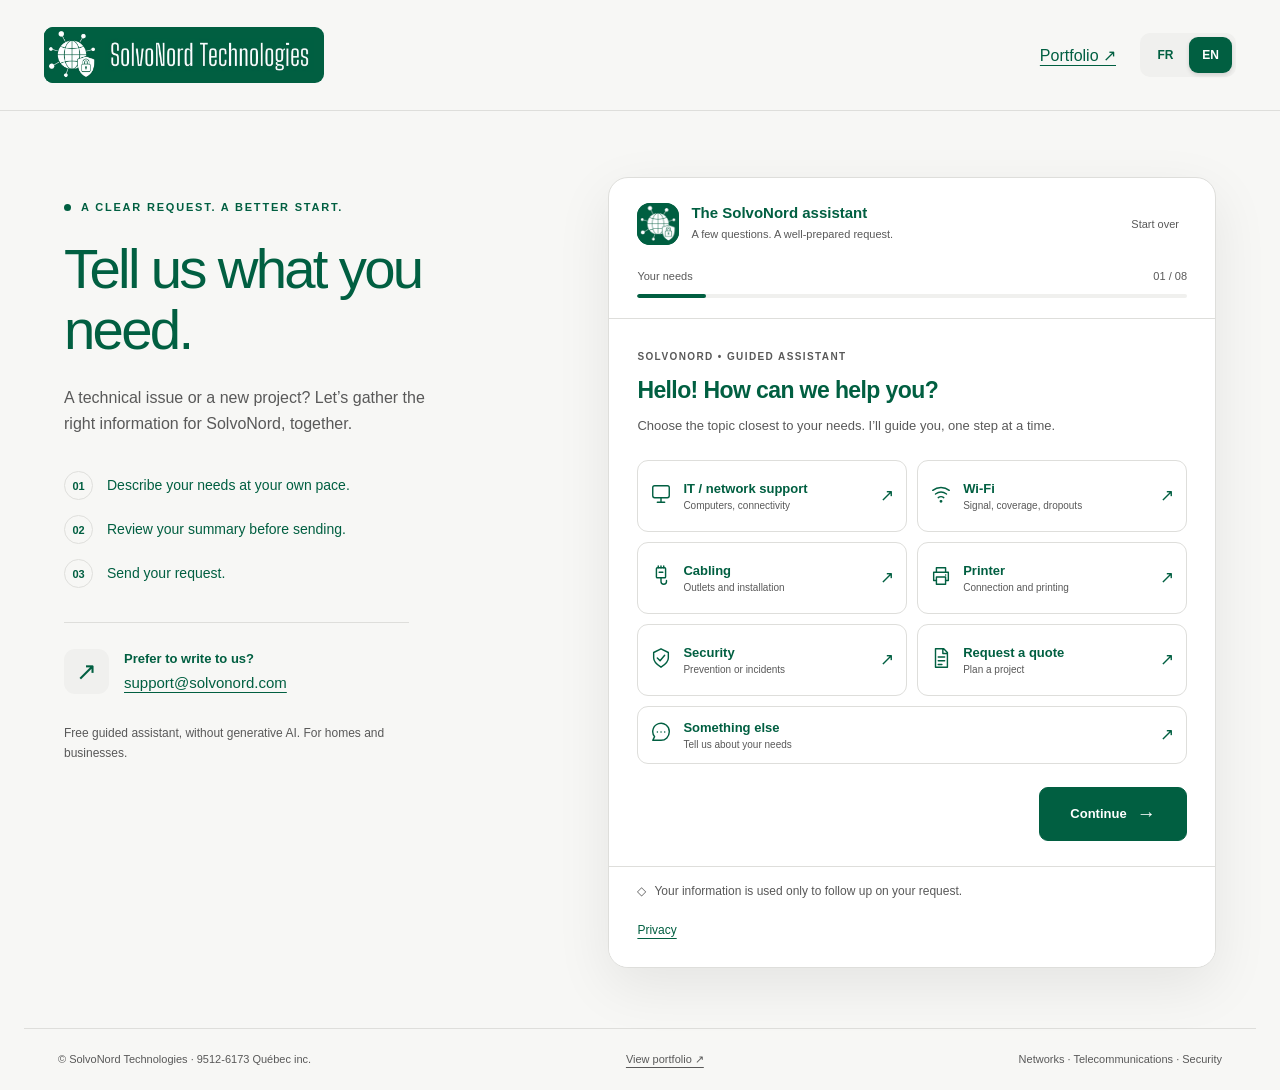
==== commit 84801237: "Use professional contact email and separate industrial field gallery" ====
--- a/assistant/index.html
+++ b/assistant/index.html
@@ -11,9 +11,9 @@
   <link rel="icon" href="./mark.svg?v=20261013-approved" type="image/svg+xml">
   <link rel="stylesheet" href="./brand.css?v=20261013-unified">
   <link rel="stylesheet" href="./styles.css?v=20261013-clean-logo">
-  <script src="./config.js?v=20261011-7" defer></script>
-  <script src="./content.js?v=20261012-2" defer></script>
-  <script src="./app.js?v=20261012-4" defer></script>
+  <script src="./config.js?v=20261014-field-contact" defer></script>
+  <script src="./content.js?v=20261014-field-contact" defer></script>
+  <script src="./app.js?v=20261014-field-contact" defer></script>
 </head>
 <body>
   <a class="skip" href="#question">Aller à l’assistant / Skip to assistant</a>
@@ -27,7 +27,7 @@
       <h1 data-t="headline"></h1>
       <p class="lead" data-t="lead"></p>
       <div class="process"><div><span>01</span><p data-t="p1"></p></div><div><span>02</span><p data-t="p2"></p></div><div><span>03</span><p data-t="p3"></p></div></div>
-      <div class="contact-card"><span class="mail-symbol" aria-hidden="true">↗</span><div><strong data-t="preferEmail"></strong><a href="mailto:solvonord@gmail.com">solvonord@gmail.com</a></div></div>
+      <div class="contact-card"><span class="mail-symbol" aria-hidden="true">↗</span><div><strong data-t="preferEmail"></strong><a href="mailto:support@solvonord.com">support@solvonord.com</a></div></div>
       <p class="intro-foot" data-t="guided"></p>
     </aside>
     <section class="assistant" aria-labelledby="assistant-title">
@@ -49,8 +49,8 @@
     </section>
   </main>
   <footer class="page-footer"><span>© SolvoNord Technologies · 9512-6173 Québec inc.</span><a href="../#accueil" data-t="portfolio"></a><span data-t="footer"></span></footer>
-  <dialog id="privacy-dialog" aria-labelledby="privacy-title"><div class="dialog-inner"><h2 id="privacy-title" data-t="privacyTitle"></h2><p data-t="privacyBody"></p><p data-t="privacyPhotos"></p><p data-t="privacyService"></p><p><span data-t="privacyContactIntro"></span> <a href="mailto:solvonord@gmail.com" data-t="privacyContactLink"></a>.</p><form method="dialog"><button class="primary" data-t="close"></button></form></div></dialog>
+  <dialog id="privacy-dialog" aria-labelledby="privacy-title"><div class="dialog-inner"><h2 id="privacy-title" tabindex="-1" autofocus data-t="privacyTitle"></h2><p data-t="privacyBody"></p><p data-t="privacyPhotos"></p><p data-t="privacyService"></p><p><span data-t="privacyContactIntro"></span> <a href="mailto:support@solvonord.com" data-t="privacyContactLink"></a>.</p><form method="dialog"><button class="primary" data-t="close"></button></form></div></dialog>
   <dialog id="reset-dialog" aria-labelledby="reset-title"><div class="dialog-inner"><h2 id="reset-title" data-t="resetTitle"></h2><p data-t="resetBody"></p><div class="navigation"><button id="cancel-reset" class="secondary" data-t="cancel"></button><button id="confirm-reset" class="primary" data-t="erase"></button></div></div></dialog>
-  <noscript>JavaScript est nécessaire pour l’assistant. / This assistant requires JavaScript. <a href="mailto:solvonord@gmail.com">Écrivez-nous / Email us</a>.</noscript>
+  <noscript>JavaScript est nécessaire pour l’assistant. / This assistant requires JavaScript. <a href="mailto:support@solvonord.com">Écrivez-nous / Email us</a>.</noscript>
 </body>
 </html>
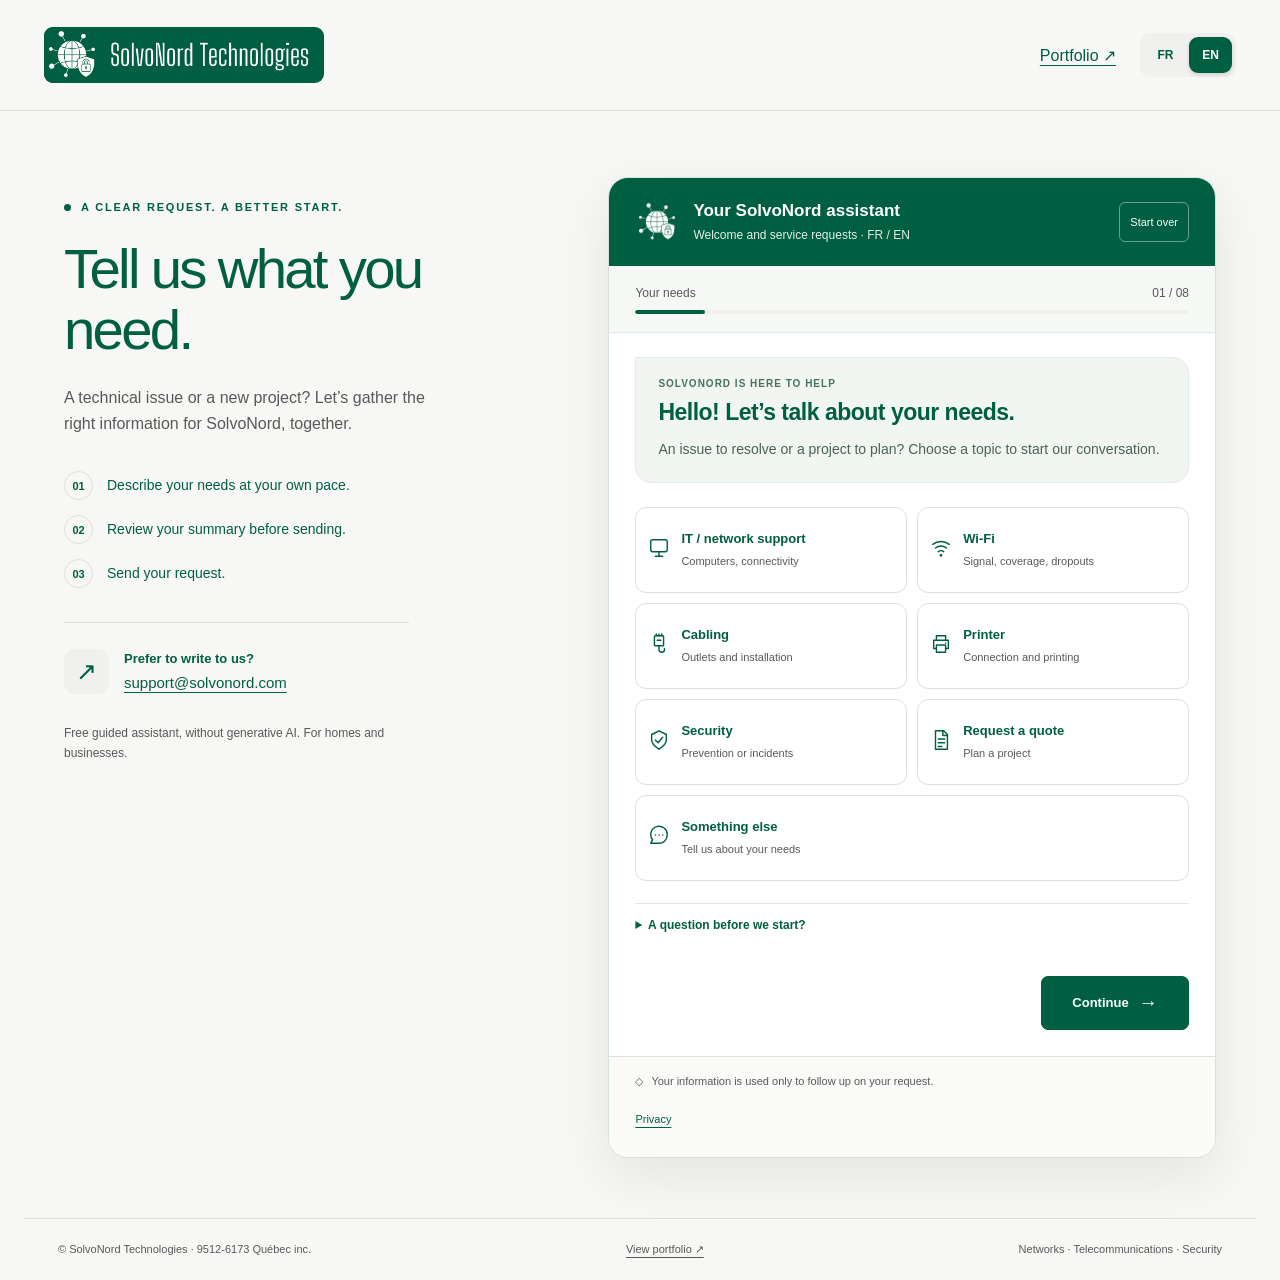
==== commit 2797c179: "Refresh bilingual guided chat and Outlook signature; remove X profile" ====
--- a/assistant/index.html
+++ b/assistant/index.html
@@ -11,9 +11,10 @@
   <link rel="icon" href="./mark.svg?v=20261013-approved" type="image/svg+xml">
   <link rel="stylesheet" href="./brand.css?v=20261013-unified">
   <link rel="stylesheet" href="./styles.css?v=20261013-clean-logo">
-  <script src="./config.js?v=20261014-field-contact" defer></script>
-  <script src="./content.js?v=20261014-field-contact" defer></script>
-  <script src="./app.js?v=20261014-field-contact" defer></script>
+  <script src="./config.js?v=20261014-support-active" defer></script>
+  <script src="./content.js?v=20261016-chat" defer></script>
+  <script src="./app.js?v=20261016-chat" defer></script>
+  <link rel="stylesheet" href="./chat.css?v=20261016-chat">
 </head>
 <body>
   <a class="skip" href="#question">Aller à l’assistant / Skip to assistant</a>
--- a/assistant/chat.css
+++ b/assistant/chat.css
@@ -0,0 +1,36 @@
+/* Shared conversational presentation for the portfolio and standalone assistant. */
+.assistant{border-color:#d5e2db;background:#fff}
+.assistant .assistant-head{padding:22px 26px;background:#015f41;color:#fff;gap:14px}
+.assistant .assistant-head h2{color:#fff;font-size:17px;font-weight:600;margin:0 0 5px}
+.assistant .assistant-head p{color:#e1eee7;font-size:12px;line-height:1.5;margin:0}
+.assistant .avatar{background:transparent;width:44px;height:44px;border-radius:0}
+.assistant .avatar img{display:block;width:44px;height:44px}
+.assistant .assistant-head .text-button{color:#fff;border:1px solid #ffffff66;border-radius:6px;padding:8px 10px;min-height:40px;font-size:11px}
+.assistant .assistant-head button:focus-visible{outline:2px solid white;outline-offset:3px}
+.assistant .progress-area{padding:20px 26px 18px;background:#f5f8f5;border-bottom:1px solid #e2e9e4}
+.assistant .progress-text{font-size:12px;margin-bottom:10px}
+.assistant .progress-text #step-count{font-variant-numeric:tabular-nums}
+.assistant .conversation{padding:24px 26px 26px}
+.assistant .bot-message{background:#f1f6f2;border-radius:0 16px 16px 16px;padding:20px 22px;margin-bottom:24px;border:1px solid #e3ebe5}
+.assistant .bot-message .bot-label{display:block;font-size:10px;letter-spacing:1px;color:#47725d}
+.assistant .bot-message h3{font-size:23px;line-height:1.3;margin:9px 0 10px;color:#015f41;letter-spacing:-.5px}
+.assistant .bot-message p{font-size:14px;line-height:1.7;margin:0;color:#4b6255}
+.assistant .services{gap:10px}
+.assistant .service{padding:15px 12px;min-height:86px;transition:background .15s,border-color .15s}
+.assistant .service strong{font-size:13px;line-height:1.4}
+.assistant .service small{font-size:11px;line-height:1.5}
+.assistant .service .arrow{display:none}
+.assistant .service[aria-pressed=true]{background:#e8f2eb;border-color:#015f41}
+.assistant .navigation{margin-top:22px}
+.assistant .primary,.assistant .secondary{border-radius:7px}
+.assistant .history-details{border:1px solid #dbe6de;border-radius:8px;padding:11px 14px;margin:0 0 20px}
+.assistant .history-details>summary{font-size:12px;min-height:28px;font-weight:600;color:#015f41}
+.assistant .history-entry{border-left:2px solid #9dbfae;border-radius:0;margin:12px 0 0;padding:4px 0 4px 12px;background:none;font-size:12px}
+.chat-help{border-top:1px solid #e1e8e2;margin-top:22px;padding-top:14px;font-size:12px;color:#4b6255}
+.chat-help>summary{min-height:36px;cursor:pointer;font-weight:600;color:#015f41;display:list-item}
+.chat-faq{border-top:1px solid #e1e8e2;padding:10px 0}
+.chat-faq>summary{cursor:pointer;min-height:30px;color:#015f41;font-size:13px}
+.chat-faq p{font-size:13px;line-height:1.7;margin:8px 0;color:#4b6255}
+.assistant .assistant-foot{background:#fafbf9;font-size:11px;padding:16px 26px;line-height:1.6}
+@media(max-width:520px){.assistant .assistant-head{padding:18px 18px;gap:10px;flex-wrap:wrap}.assistant .assistant-head>div:nth-child(2){flex:1;min-width:140px}.assistant .assistant-head h2{font-size:16px}.assistant .assistant-head .text-button{margin-left:54px}.assistant .conversation{padding:20px 18px}.assistant .progress-area{padding:18px}.assistant .bot-message{padding:17px}.assistant .bot-message h3{font-size:22px}.assistant .service{min-height:94px;align-items:flex-start}.assistant .service svg{width:20px;height:20px}.assistant .assistant-foot{padding:15px 18px}}
+@media(prefers-reduced-motion:reduce){.assistant .service{transition:none}}
